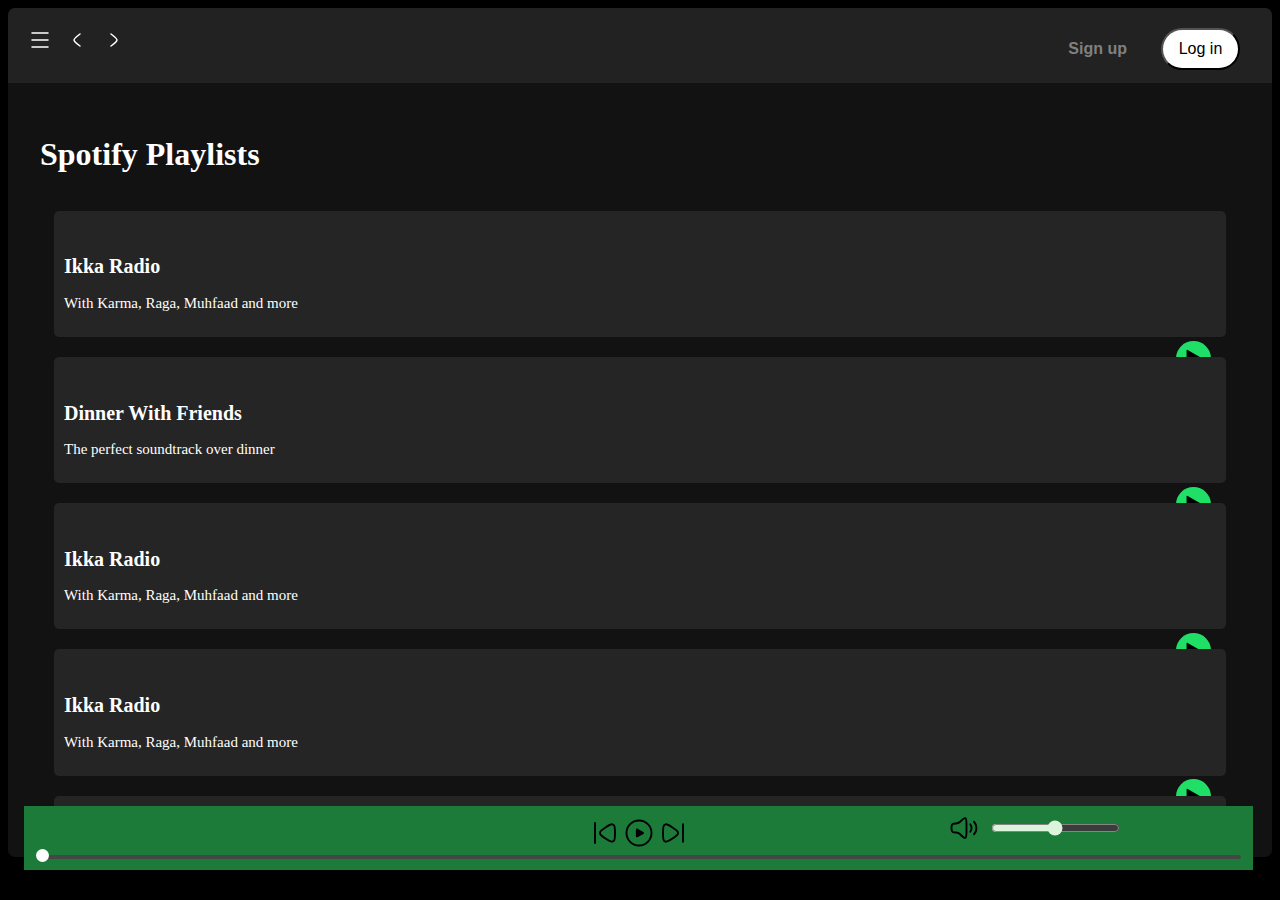
==== index.html @ c2b73f44 "intialize repository" ====
<!DOCTYPE html>
<html lang="en">

<head>
    <meta charset="UTF-8">
    <meta name="viewport" content="width=device-width, initial-scale=1.0">
    <title>Spotify</title>
    <link rel="stylesheet" href="Style.css">
    <link rel="stylesheet" href="Utility.css">
</head>

<body>
    <div class="container flex bg-black">
        <div class="left">
            <div class="close">
                <img width="30px" class="invert" src="close.svg" alt="">
            </div>
            <div class="home m1 bg-grey rounded p1">
                <div class="logo">
                    <img width="110px" class="invert" src="logo.svg">
                </div>
                <ul>
                    <li><img class="invert" src="home.svg" alt="Home">Home</li>
                    <li><img class="invert" src="search.svg" alt="Home">Search</li>
                </ul>
            </div>
            <div class="library m1 bg-grey rounded p1">
                <div class="heading">
                    <img class="invert" src="Playlist.svg">
                    <h2> library</h2>
                </div>
                <div class="songList">

                    <ul>
                    </ul>
                </div>
               
            </div>
            <div class="footer">
                <div><a href="https://www.spotify.com/in-en/legal/"> <span>Legal</span></a></div>
                <div> <a href="https://www.spotify.com/in-en/safetyandprivacy/"> <span>Safety & Privacy
                            Center</span></a></div>
                <div> <a href="https://www.spotify.com/in-en/legal/privacy-policy/"> <span>Privacy Policy</span></a>
                </div>
                <div><a href="https://www.spotify.com/in-en/legal/cookies-policy/"><span>Cookies</span></a></div>
                <div><a href="https://www.spotify.com/in-en/legal/privacy-policy/#s3"><span>About Ads</span></a>
                </div>
                <div><a href="https://www.spotify.com/in-en/accessibility/"><span>Accessibility</span></a></div>
                <div><a href="https://www.spotify.com/legal/cookies-policy/" target="_blank"
                        rel="noopener"><span>Cookies</span></a>
                </div>

            </div>

        </div>
        <div class="right  bg-grey rounded">
            <div class="header">
                <div class="nav">
                    <div class="hamburgercont flex">
                        <img class="invert hamburger" src="hamburger.svg" alt="">
                        <svg xmlns="http://www.w3.org/2000/svg" viewBox="0 0 24 24" width="24" height="24"
                            color="#ffffff" fill="none">
                            <path d="M15 6C15 6 9.00001 10.4189 9 12C8.99999 13.5812 15 18 15 18" stroke="currentColor"
                                stroke-width="1.5" stroke-linecap="round" stroke-linejoin="round" />
                        </svg>
                        <svg xmlns="http://www.w3.org/2000/svg" viewBox="0 0 24 24" width="24" height="24"
                            color="#ffffff" fill="none">
                            <path d="M9.00005 6C9.00005 6 15 10.4189 15 12C15 13.5812 9 18 9 18" stroke="currentColor"
                                stroke-width="1.5" stroke-linecap="round" stroke-linejoin="round" />
                        </svg>
                    </div>
                </div>
                <div class="buttons">
                    <button class="signupbtn">Sign up</button>
                    <button class="loginbtn">Log in</button>
                </div>
            </div>
            <div class="spotifyPlaylists">
                <h1>Spotify Playlists</h1>
                <div class="cardContainer">
                    <div class="card">
                        <div class="play">
                            <svg data-encore-id="icon" role="img" aria-hidden="true" viewBox="0 0 24 24"
                                class="Svg-sc-ytk21e-0 bneLcE">
                                <path
                                    d="m7.05 3.606 13.49 7.788a.7.7 0 0 1 0 1.212L7.05 20.394A.7.7 0 0 1 6 19.788V4.212a.7.7 0 0 1 1.05-.606z">
                                </path>
                            </svg>
                        </div>
                        <img src="https://seeded-session-images.scdn.co/v2/img/540/r/artist/07iEy1AecUPVzfC2J2gCHR/en-GB"
                            alt="">
                        <h2>Ikka Radio</h2>
                        <p>With Karma, Raga, Muhfaad and more </p>
                    </div>
                    <div class="card">
                        <div class="play">
                            <svg data-encore-id="icon" role="img" aria-hidden="true" viewBox="0 0 24 24"
                                class="Svg-sc-ytk21e-0 bneLcE">
                                <path
                                    d="m7.05 3.606 13.49 7.788a.7.7 0 0 1 0 1.212L7.05 20.394A.7.7 0 0 1 6 19.788V4.212a.7.7 0 0 1 1.05-.606z">
                                </path>
                            </svg>
                        </div>
                        <img src="https://i.scdn.co/image/ab67706f00000002a6a35d85da2b230f63a0005a" alt="">
                        <h2>Dinner With Friends</h2>
                        <p>The perfect soundtrack over dinner</p>
                    </div>
                    <div class="card">
                        <div class="play">
                            <svg data-encore-id="icon" role="img" aria-hidden="true" viewBox="0 0 24 24"
                                class="Svg-sc-ytk21e-0 bneLcE">
                                <path
                                    d="m7.05 3.606 13.49 7.788a.7.7 0 0 1 0 1.212L7.05 20.394A.7.7 0 0 1 6 19.788V4.212a.7.7 0 0 1 1.05-.606z">
                                </path>
                            </svg>
                        </div>
                        <img src="https://seeded-session-images.scdn.co/v2/img/540/r/artist/07iEy1AecUPVzfC2J2gCHR/en-GB"
                            alt="">
                        <h2>Ikka Radio</h2>
                        <p>With Karma, Raga, Muhfaad and more </p>
                    </div>
                    <div class="card">
                        <div class="play">
                            <svg data-encore-id="icon" role="img" aria-hidden="true" viewBox="0 0 24 24"
                                class="Svg-sc-ytk21e-0 bneLcE">
                                <path
                                    d="m7.05 3.606 13.49 7.788a.7.7 0 0 1 0 1.212L7.05 20.394A.7.7 0 0 1 6 19.788V4.212a.7.7 0 0 1 1.05-.606z">
                                </path>
                            </svg>
                        </div>
                        <img src="https://seeded-session-images.scdn.co/v2/img/540/r/artist/07iEy1AecUPVzfC2J2gCHR/en-GB"
                            alt="">
                        <h2>Ikka Radio</h2>
                        <p>With Karma, Raga, Muhfaad and more </p>
                    </div>
                    <div class="card">
                        <div class="play">
                            <svg data-encore-id="icon" role="img" aria-hidden="true" viewBox="0 0 24 24"
                                class="Svg-sc-ytk21e-0 bneLcE">
                                <path
                                    d="m7.05 3.606 13.49 7.788a.7.7 0 0 1 0 1.212L7.05 20.394A.7.7 0 0 1 6 19.788V4.212a.7.7 0 0 1 1.05-.606z">
                                </path>
                            </svg>
                        </div>
                        <img src="https://seeded-session-images.scdn.co/v2/img/540/r/artist/07iEy1AecUPVzfC2J2gCHR/en-GB"
                            alt="">
                        <h2>Ikka Radio</h2>
                        <p>With Karma, Raga, Muhfaad and more </p>
                    </div>
                </div>
                <div class="playbar">
                    <div class="seekbar">
                        <div class="circle">
                        </div>
                    </div>
                    <div class="songinfo"></div>
                    <div class="songbuttons">
                        <img width="30px" id="previous" src="prevsong.svg" alt="">
                        <img width="30px" id="play" src="play.svg" alt="">
                        <img width="30px" id="next" src="nextsong.svg" alt="">
                    </div>
                   
                    <div class="songtime">
                     </div>
                      <div class="volume">
                        <img width="30px" src="volume.svg" alt="">
                        <div class="range">
                            <input type="range" name="volume" id="">
                        </div>
                    </div>
                    
                </div>
            </div>
        </div>
    </div>
    <script src="script.js"></script>

</body>

</html>
---- Style.css ----
*margin{
    margin: 0;
    padding: 0;
    font-family: 'Roboto', sans-serif;
}
body{
  background-color: black;
    color: white;
} 
.left{
    width: 25vw;
    padding: 10px;
    height: 100%;
}
.right{
    width: 75vw;
    position: relative;
}
.home ul li{
width:14px;
list-style: none;
display: flex;
gap: 15px;
padding-top: 14px;
font-weight: bold;
}
.bg-black{
    background-color: black;
    color: white;
}
.invert{
    filter: invert(1);
}
.bg-grey{
    background-color: #121212;
}
.rounded{
    border-radius: 7px ;
}
.m1
{
    margin: 5px;
}
.home{
    padding: 10px;
}
.heading{
width:100%;
display: flex;
gap: 15px;
padding: 14px;
font-weight: bold;
padding-top: 23px 14px;
align-items: center;
font-size: 13px;
}
.heading img{
    width: 100px;
}
.library{
    min-height: 80vh;
    position: relative;
}
.heading img{
    width: 30px;
}
.footer{
    display: flex;
    font-size: 15px;
    color: grey;
    gap:13px;
    position: relative;
    top: 10px;
    padding: 10px 0;
    flex-wrap: wrap;
    padding: 34px;  
}

.footer a{
    color: grey; 
}
.right{
    margin: 10px 0;
    max-height: 100vh;
    overflow: scroll;
}
.header
{
    display: flex;
    justify-content: space-between;
    background-color: rgb(34, 34, 34);
    height: 75px;
}
.header > *{
    padding: 20px;
}
.spotifyPlaylists
{
padding: 16px;
}
.spotifyPlaylists h1
{
padding: 16px;
}
  /* .card > *{
    padding-top: 10px;
   
}   */
.cardContainer{
    display: flex;
    gap: 20px;
    flex-wrap: wrap;
    margin: 10px;
    max-height: 70vh;
    overflow-y: auto;
   
}
.card
{
width :150px;
padding: 10px;
border-radius: 5px;
background-color: #252525;
height: auto;
position: relative;
}
.card img{
    width: 100%;
    object-fit: contain;
    padding-top: 10px;
}
.card h2{
    font-size: 20px;
}
.card p{
    font-size: 15px;
}
.play{
    background-color: #1fdf67;
    width: 35px;
    height: 35px;
    border-radius: 50%;
    display: flex;
    align-items: center;
    justify-content: center;
    position: absolute;
    top: 130px;
    right: 0;
    margin-right: 15px;
    opacity: 1;
    transition: all 1s ease-out;
    
}
.play svg{
    width: 75%;
    margin-top: 2px;
}
.signupbtn
{
    font-weight: bold;
    background-color: rgb(34, 34, 34);
    color: grey;
    border: none;
    outline: none;
    cursor: pointer;
    font-size: 16px;
}
.signupbtn:hover
{
    font-size: 17px;
    color: white;
}
.buttons > *{
    margin: 0 12px;
}
.loginbtn 
{
    background-color: white;
    color: black;
    cursor: pointer;
    font-size: 16px; 
    width: 79px;
    padding: 10px;
   border-radius: 21px;  
   font-size: 16px;
}
.loginbtn:hover
{
    font-weight: bold;
    font-size: 17px;
}
.playbar{
    position: fixed;
    bottom: 30px;
    background-color: #1d7b3a;
    padding: 12px;
    display: flex;
    justify-content: center;
    gap: 12px;
    width: 68vw;
    min-height: 40px;
}
.songList{
    margin-bottom: 44px;
}
.songList ul{
padding: 0 42px;
}
.hamburger{
    display: none;
}
.hamburgercont{
    justify-content: center;
    align-items: center;
    gap: 13px;
}
.songList ul li{
    list-style-type: decimal;
    display: flex;
    gap: 12px;
    cursor: pointer;
    padding:12px 0;
    margin: 12px;
     padding: 13px;
    border: 1px solid white;
    border-radius: 5px;

}
.playNow{
    display: flex;
    justify-content:center;
    align-items: center;
}
.playNow span{
font-size: 15px;
width: 40px;
padding: 12px;
}

.songList .info{
    font-size: 13px;
    width: 344px;
}
.seekbar{
    height: 4px;
    width: 98%;
    background-color: rgb(69, 71, 70);
    position: absolute;
    border-radius: 10px;
    bottom: 5px;
    margin: 6px;
    cursor: pointer;
}
.circle{
    width: 13px;
    height: 13px;
    border-radius: 13px;
    background-color: white;
    position: relative;
    bottom:6px;
    left: 0%;
}

.songbuttons img{
    cursor: pointer;
}
.songinfo{
    position: absolute;
    left: 70px;
}
.songtime{
    position: absolute;
    right: 250px;
}
.volume{
    position: absolute;
    display: flex;
    flex-direction: column;
}
.volume img{
    position: absolute;
    left: 310px;
    top: -5px;

} 
.volume input{
    position: absolute;
    left: 350px; 
    accent-color: rgb(220, 243, 220);    

}

.close{
    display: none;
}
.abovebar{
    display: flex;
    justify-content: space-between;
    margin:  20px 0;
} 



@media (max-width:1400px) {
    .left{
        position: absolute;
        transition: all .3s;
        left: -120%;
        z-index: 1;
        width: 370px;
        background-color: black;
    }
    .songinfo{
        width: auto;
    }
    .left .close{
        position: absolute;
        right: 31px;
        top: 25px;
        width: 29px;
    }
    .right{
        width: 100%;
    }
    .playbar{
        width: calc(100vw - 75px);
    }
    .seekbar{
        width: calc(100vw - 75px);
    }
    .hamburger{
        display: block;
    }
    .card{
        width: 90vw;
    }
    .cardContainer{
        margin: 0;
        justify-content: center;
    }
    .close{
        display: block;
    }
    .right{
    margin: 0;
    }
    .abovebar{
        flex-direction: column;
        gap: 23px;
        align-items: center;
    }


}
---- Utility.css ----
.border{
    border: 2px solid red;
    margin: 3px;
}
.flex{
    display:flex;
}
.justify-center{
    justify-content: center;
}
.item-center{
    align-items: center;
}
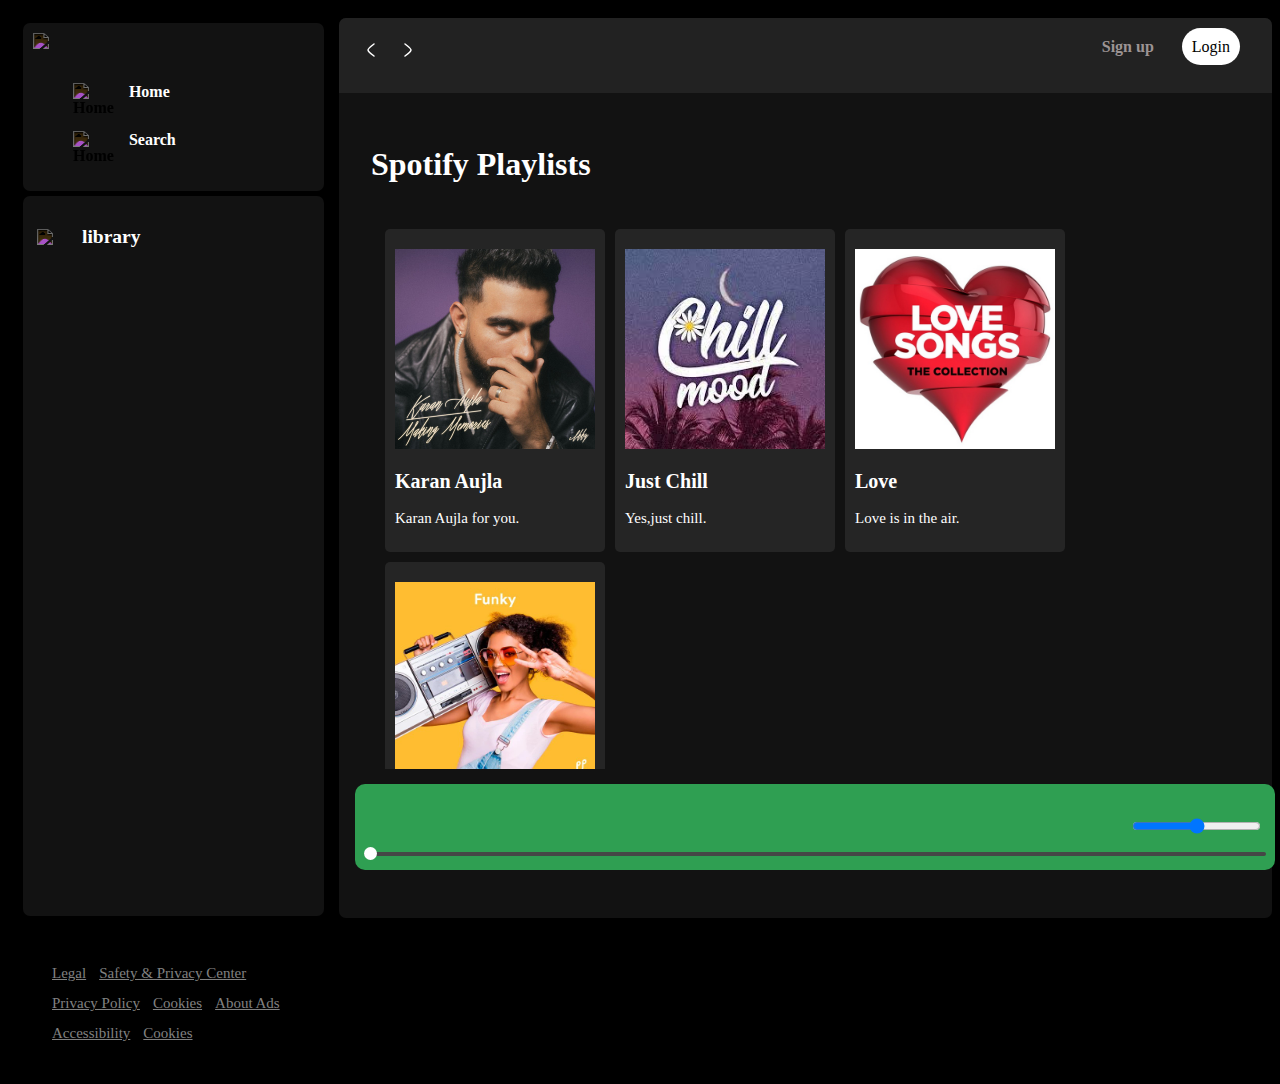
==== commit a1a3fd81: "Final commit" ====
--- a/index.html
+++ b/index.html
@@ -4,37 +4,34 @@
 <head>
     <meta charset="UTF-8">
     <meta name="viewport" content="width=device-width, initial-scale=1.0">
-    <title>Spotify</title>
+    <title>old Spotify</title>
     <link rel="stylesheet" href="Style.css">
-    <link rel="stylesheet" href="Utility.css">
 </head>
-
 <body>
     <div class="container flex bg-black">
         <div class="left">
             <div class="close">
-                <img width="30px" class="invert" src="close.svg" alt="">
+                <img width="30px" class="invert" src="assets/img/close.svg" alt="">
             </div>
             <div class="home m1 bg-grey rounded p1">
                 <div class="logo">
-                    <img width="110px" class="invert" src="logo.svg">
+                    <img width="110px" class="invert" src="assets/img/logo.svg">
                 </div>
                 <ul>
-                    <li><img class="invert" src="home.svg" alt="Home">Home</li>
-                    <li><img class="invert" src="search.svg" alt="Home">Search</li>
+                    <li><img class="invert" src="assets/img/home.svg" alt="Home">Home</li>
+                    <li><img class="invert" src="assets/img/search.svg" alt="Home">Search</li>
                 </ul>
             </div>
             <div class="library m1 bg-grey rounded p1">
                 <div class="heading">
-                    <img class="invert" src="Playlist.svg">
+                    <img class="invert" src="assets/img/Playlist.svg">
                     <h2> library</h2>
                 </div>
                 <div class="songList">
-
                     <ul>
                     </ul>
                 </div>
-               
+
             </div>
             <div class="footer">
                 <div><a href="https://www.spotify.com/in-en/legal/"> <span>Legal</span></a></div>
@@ -57,7 +54,7 @@
             <div class="header">
                 <div class="nav">
                     <div class="hamburgercont flex">
-                        <img class="invert hamburger" src="hamburger.svg" alt="">
+                        <img class="invert hamburger" src="assets/img/hamburger.svg" alt="">
                         <svg xmlns="http://www.w3.org/2000/svg" viewBox="0 0 24 24" width="24" height="24"
                             color="#ffffff" fill="none">
                             <path d="M15 6C15 6 9.00001 10.4189 9 12C8.99999 13.5812 15 18 15 18" stroke="currentColor"
@@ -71,14 +68,16 @@
                     </div>
                 </div>
                 <div class="buttons">
-                    <button class="signupbtn">Sign up</button>
-                    <button class="loginbtn">Log in</button>
+                    <a class="signupbtn" style="text-decoration: none;" href="signup/sign-up.html">Sign up</a>
+                    <a class="loginbtn" style="text-decoration: none;" href="login/login.html">Login</a>
+
+
                 </div>
             </div>
             <div class="spotifyPlaylists">
                 <h1>Spotify Playlists</h1>
                 <div class="cardContainer">
-                    <div class="card">
+                     <div class="card">
                         <div class="play">
                             <svg data-encore-id="icon" role="img" aria-hidden="true" viewBox="0 0 24 24"
                                 class="Svg-sc-ytk21e-0 bneLcE">
@@ -87,10 +86,10 @@
                                 </path>
                             </svg>
                         </div>
-                        <img src="https://seeded-session-images.scdn.co/v2/img/540/r/artist/07iEy1AecUPVzfC2J2gCHR/en-GB"
+                        <img src="Assets/img/cover1.jpg"
                             alt="">
-                        <h2>Ikka Radio</h2>
-                        <p>With Karma, Raga, Muhfaad and more </p>
+                        <h2>Karan Aujla</h2>
+                        <p>Karan Aujla for you. </p>
                     </div>
                     <div class="card">
                         <div class="play">
@@ -101,10 +100,11 @@
                                 </path>
                             </svg>
                         </div>
-                        <img src="https://i.scdn.co/image/ab67706f00000002a6a35d85da2b230f63a0005a" alt="">
-                        <h2>Dinner With Friends</h2>
-                        <p>The perfect soundtrack over dinner</p>
-                    </div>
+                        <img src="Assets/img/cover2.jpg"
+                            alt="">
+                        <h2>Just Chill</h2>
+                        <p>Yes,just chill. </p>
+                    </div> 
                     <div class="card">
                         <div class="play">
                             <svg data-encore-id="icon" role="img" aria-hidden="true" viewBox="0 0 24 24"
@@ -114,11 +114,11 @@
                                 </path>
                             </svg>
                         </div>
-                        <img src="https://seeded-session-images.scdn.co/v2/img/540/r/artist/07iEy1AecUPVzfC2J2gCHR/en-GB"
+                        <img src="Assets/img/cover3.jpg"
                             alt="">
-                        <h2>Ikka Radio</h2>
-                        <p>With Karma, Raga, Muhfaad and more </p>
-                    </div>
+                        <h2>Love</h2>
+                        <p>Love is in the air. </p>
+                    </div> 
                     <div class="card">
                         <div class="play">
                             <svg data-encore-id="icon" role="img" aria-hidden="true" viewBox="0 0 24 24"
@@ -128,47 +128,35 @@
                                 </path>
                             </svg>
                         </div>
-                        <img src="https://seeded-session-images.scdn.co/v2/img/540/r/artist/07iEy1AecUPVzfC2J2gCHR/en-GB"
+                        <img src="Assets/img/cover4.jpg"
                             alt="">
-                        <h2>Ikka Radio</h2>
-                        <p>With Karma, Raga, Muhfaad and more </p>
-                    </div>
-                    <div class="card">
-                        <div class="play">
-                            <svg data-encore-id="icon" role="img" aria-hidden="true" viewBox="0 0 24 24"
-                                class="Svg-sc-ytk21e-0 bneLcE">
-                                <path
-                                    d="m7.05 3.606 13.49 7.788a.7.7 0 0 1 0 1.212L7.05 20.394A.7.7 0 0 1 6 19.788V4.212a.7.7 0 0 1 1.05-.606z">
-                                </path>
-                            </svg>
-                        </div>
-                        <img src="https://seeded-session-images.scdn.co/v2/img/540/r/artist/07iEy1AecUPVzfC2J2gCHR/en-GB"
-                            alt="">
-                        <h2>Ikka Radio</h2>
-                        <p>With Karma, Raga, Muhfaad and more </p>
-                    </div>
+                        <h2>Go Funky</h2>
+                        <p>Let's go funky.</p>
+                    </div> 
                 </div>
                 <div class="playbar">
                     <div class="seekbar">
                         <div class="circle">
                         </div>
                     </div>
-                    <div class="songinfo"></div>
-                    <div class="songbuttons">
-                        <img width="30px" id="previous" src="prevsong.svg" alt="">
-                        <img width="30px" id="play" src="play.svg" alt="">
-                        <img width="30px" id="next" src="nextsong.svg" alt="">
-                    </div>
-                   
-                    <div class="songtime">
-                     </div>
-                      <div class="volume">
-                        <img width="30px" src="volume.svg" alt="">
-                        <div class="range">
-                            <input type="range" name="volume" id="">
+                    <div class="abovebar">
+                        <div class="songinfo"></div>
+                        <div class="songbuttons">
+                            <img width="30px" id="previous" src="assets/img/prevsong.svg" alt="">
+                            <img width="30px" id="play" src="assets/img/play.svg" alt="">
+                            <img width="30px" id="next" src="assets/img/nextsong.svg" alt="">
+                        </div>
+                        <div class="timevol">
+                            <div class="songtime">
+                            </div>
+                            <div class="volume">
+                                <img width="30px" src="assets/img/volume.svg" alt="">
+                                <div class="range">
+                                    <input type="range" name="volume" id="">
+                                </div>
+                            </div>
                         </div>
                     </div>
-                    
                 </div>
             </div>
         </div>
--- a/Style.css
+++ b/Style.css
@@ -1,8 +1,26 @@
+:root{
+    --a:0;
+}
+.border{
+    border: 2px solid red;
+    margin: 3px;
+}
+.flex{
+    display:flex;
+}
+.justify-center{
+    justify-content: center;
+}
+.item-center{
+    align-items: center;
+}
+
 *margin{
     margin: 0;
     padding: 0;
     font-family: 'Roboto', sans-serif;
 }
+
 body{
   background-color: black;
     color: white;
@@ -12,6 +30,20 @@
     padding: 10px;
     height: 100%;
 }
+.border{
+    border: 2px solid red;
+    margin: 3px;
+}
+.flex{
+    display:flex;
+}
+.justify-center{
+    justify-content: center;
+}
+.item-center{
+    align-items: center;
+}
+
 .right{
     width: 75vw;
     position: relative;
@@ -102,27 +134,30 @@
 {
 padding: 16px;
 }
-  /* .card > *{
-    padding-top: 10px;
-   
-}   */
-.cardContainer{
-    display: flex;
-    gap: 20px;
+.cardContainer {
+    margin: 30px;
+    display: flex;
+    gap: 10px;
     flex-wrap: wrap;
-    margin: 10px;
-    max-height: 70vh;
     overflow-y: auto;
-   
+    max-height: 60vh; 
 }
 .card
 {
-width :150px;
+width :200px;
 padding: 10px;
 border-radius: 5px;
 background-color: #252525;
-height: auto;
 position: relative;
+transition: all .9s;
+}
+/* .card>* {
+    padding-top: 10px;
+} */
+.card:hover{
+  background-color: rgb(97, 96, 96);
+  cursor: pointer;
+  --a: 1;
 }
 .card img{
     width: 100%;
@@ -144,10 +179,10 @@
     align-items: center;
     justify-content: center;
     position: absolute;
-    top: 130px;
+    top: 180px;
     right: 0;
     margin-right: 15px;
-    opacity: 1;
+    opacity: var(--a);
     transition: all 1s ease-out;
     
 }
@@ -155,57 +190,64 @@
     width: 75%;
     margin-top: 2px;
 }
-.signupbtn
-{
+.buttons>* {
+    margin: 0 12px;
+}
+
+.signupbtn {
+    background-color: rgb(34 34 34);
+    color: rgb(156, 148, 148);
     font-weight: bold;
-    background-color: rgb(34, 34, 34);
-    color: grey;
     border: none;
     outline: none;
     cursor: pointer;
     font-size: 16px;
 }
-.signupbtn:hover
-{
+
+.signupbtn:hover {
     font-size: 17px;
-    color: white;
-}
-.buttons > *{
-    margin: 0 12px;
-}
-.loginbtn 
-{
+    color: white
+}
+
+.loginbtn {
     background-color: white;
+    border-radius: 21px;
     color: black;
-    cursor: pointer;
-    font-size: 16px; 
+    padding: 10px;
     width: 79px;
-    padding: 10px;
-   border-radius: 21px;  
-   font-size: 16px;
-}
-.loginbtn:hover
-{
+    cursor: pointer;
+    font-size: 16px;
+}
+
+.loginbtn:hover {
     font-weight: bold;
     font-size: 17px;
 }
-.playbar{
+
+.playbar {
+    display: flex;
+    justify-content: center;
+    align-items: center;
     position: fixed;
     bottom: 30px;
-    background-color: #1d7b3a;
+    background: #2f9f52;
+    border-radius: 10px;
+    width: 90%;
     padding: 12px;
-    display: flex;
-    justify-content: center;
-    gap: 12px;
-    width: 68vw;
+    width: 70vw;
     min-height: 40px;
 }
-.songList{
+.songList {
+    height: 544px;
+    overflow: auto;
     margin-bottom: 44px;
 }
-.songList ul{
-padding: 0 42px;
-}
+
+
+.songList ul {
+    padding: 0 12px;
+}
+
 .hamburger{
     display: none;
 }
@@ -226,20 +268,24 @@
     border-radius: 5px;
 
 }
-.playNow{
-    display: flex;
-    justify-content:center;
-    align-items: center;
-}
-.playNow span{
-font-size: 15px;
-width: 40px;
-padding: 12px;
-}
+
+.playnow {
+    display: flex;
+    justify-content: center;
+    align-items: center;
+}
+
+.playnow span {
+    font-size: 15px;
+    width: 64px;
+    padding: 12px;
+}
+
 
 .songList .info{
-    font-size: 13px;
+    font-size: 18px;
     width: 344px;
+    margin-left: 15px;
 }
 .seekbar{
     height: 4px;
@@ -247,7 +293,7 @@
     background-color: rgb(69, 71, 70);
     position: absolute;
     border-radius: 10px;
-    bottom: 5px;
+    bottom: 8px;
     margin: 6px;
     cursor: pointer;
 }
@@ -257,7 +303,7 @@
     border-radius: 13px;
     background-color: white;
     position: relative;
-    bottom:6px;
+    bottom:5px;
     left: 0%;
 }
 
@@ -265,30 +311,29 @@
     cursor: pointer;
 }
 .songinfo{
-    position: absolute;
-    left: 70px;
+    padding: 0 12px;
+    width: 250px;
 }
 .songtime{
-    position: absolute;
-    right: 250px;
-}
-.volume{
-    position: absolute;
-    display: flex;
-    flex-direction: column;
-}
-.volume img{
-    position: absolute;
-    left: 310px;
-    top: -5px;
-
+    width: 125px;
+    padding: 0 12px;
 } 
-.volume input{
-    position: absolute;
-    left: 350px; 
-    accent-color: rgb(220, 243, 220);    
-
-}
+.volume {
+    display: flex;
+    justify-content: center;
+    align-items: center;
+    gap: 12px;
+    cursor: pointer;
+}
+.range input{
+    cursor: pointer;
+} 
+.timevol {
+    display: flex;
+    justify-content: space-evenly;
+    align-items: center;
+}
+
 
 .close{
     display: none;
@@ -297,58 +342,122 @@
     display: flex;
     justify-content: space-between;
     margin:  20px 0;
+    width: 100%;
 } 
 
-
-
-@media (max-width:1400px) {
-    .left{
+@media (max-width: 1200px) {
+    .left {
         position: absolute;
+        left: -130%;
         transition: all .3s;
-        left: -120%;
         z-index: 1;
-        width: 370px;
+        width: 373px;
         background-color: black;
-    }
-    .songinfo{
+        padding: 0;
+        height: 100vh;
+        position: fixed;
+        top: 0;
+    }
+
+    .songinfo,
+    .songtime {
         width: auto;
     }
-    .left .close{
+
+    .left .close {
         position: absolute;
         right: 31px;
         top: 25px;
         width: 29px;
     }
-    .right{
-        width: 100%;
-    }
-    .playbar{
-        width: calc(100vw - 75px);
-    }
-    .seekbar{
-        width: calc(100vw - 75px);
-    }
-    .hamburger{
+
+    .timevol {
+        display: flex;
+        justify-content: space-evenly;
+        align-items: center;
+        flex-direction: column;
+        gap: 13px;
+    }
+
+    .right {
+        width: 100vw;
+    }
+
+    .playbar {
+        width: calc(100vw - 75px); 
+    }
+
+    .seekbar {
+        width: calc(100vw - 120px);
+    }
+
+    .hamburger {
         display: block;
     }
-    .card{
-        width: 90vw;
-    }
-    .cardContainer{
+
+    .right {
         margin: 0;
-        justify-content: center;
-    }
-    .close{
+    }
+
+    .card {
+        width: 55vw;
+    }
+
+    .cardContainer {
+        margin: 0;
+        justify-content: center; 
+    }
+
+    .close {
         display: block;
     }
-    .right{
-    margin: 0;
-    }
-    .abovebar{
+
+    .abovebar {
         flex-direction: column;
         gap: 23px;
         align-items: center;
     }
 
-
-}
+    .cardContainer {
+        max-height: unset;
+        overflow-y: unset;
+        margin-bottom: 35vh;
+    }
+
+    .playbar{
+        right: 25px;
+    }
+}
+
+@media (max-width: 500px) {
+    .card {
+        width: 100%;
+    }
+
+    .header>* {
+        padding: 2px;
+    }
+
+    .buttons>* {
+        margin: 0 6px;
+    }
+
+    .header{
+        padding: 7px;
+    }
+
+    .spotifyPlaylists h1 {
+        padding: 4px;
+    }
+
+    .library{
+        height: 85vh;
+    }
+
+    .left{ 
+        width: 100vw;
+    }
+    .play{
+        top: 285px;
+    }
+}
